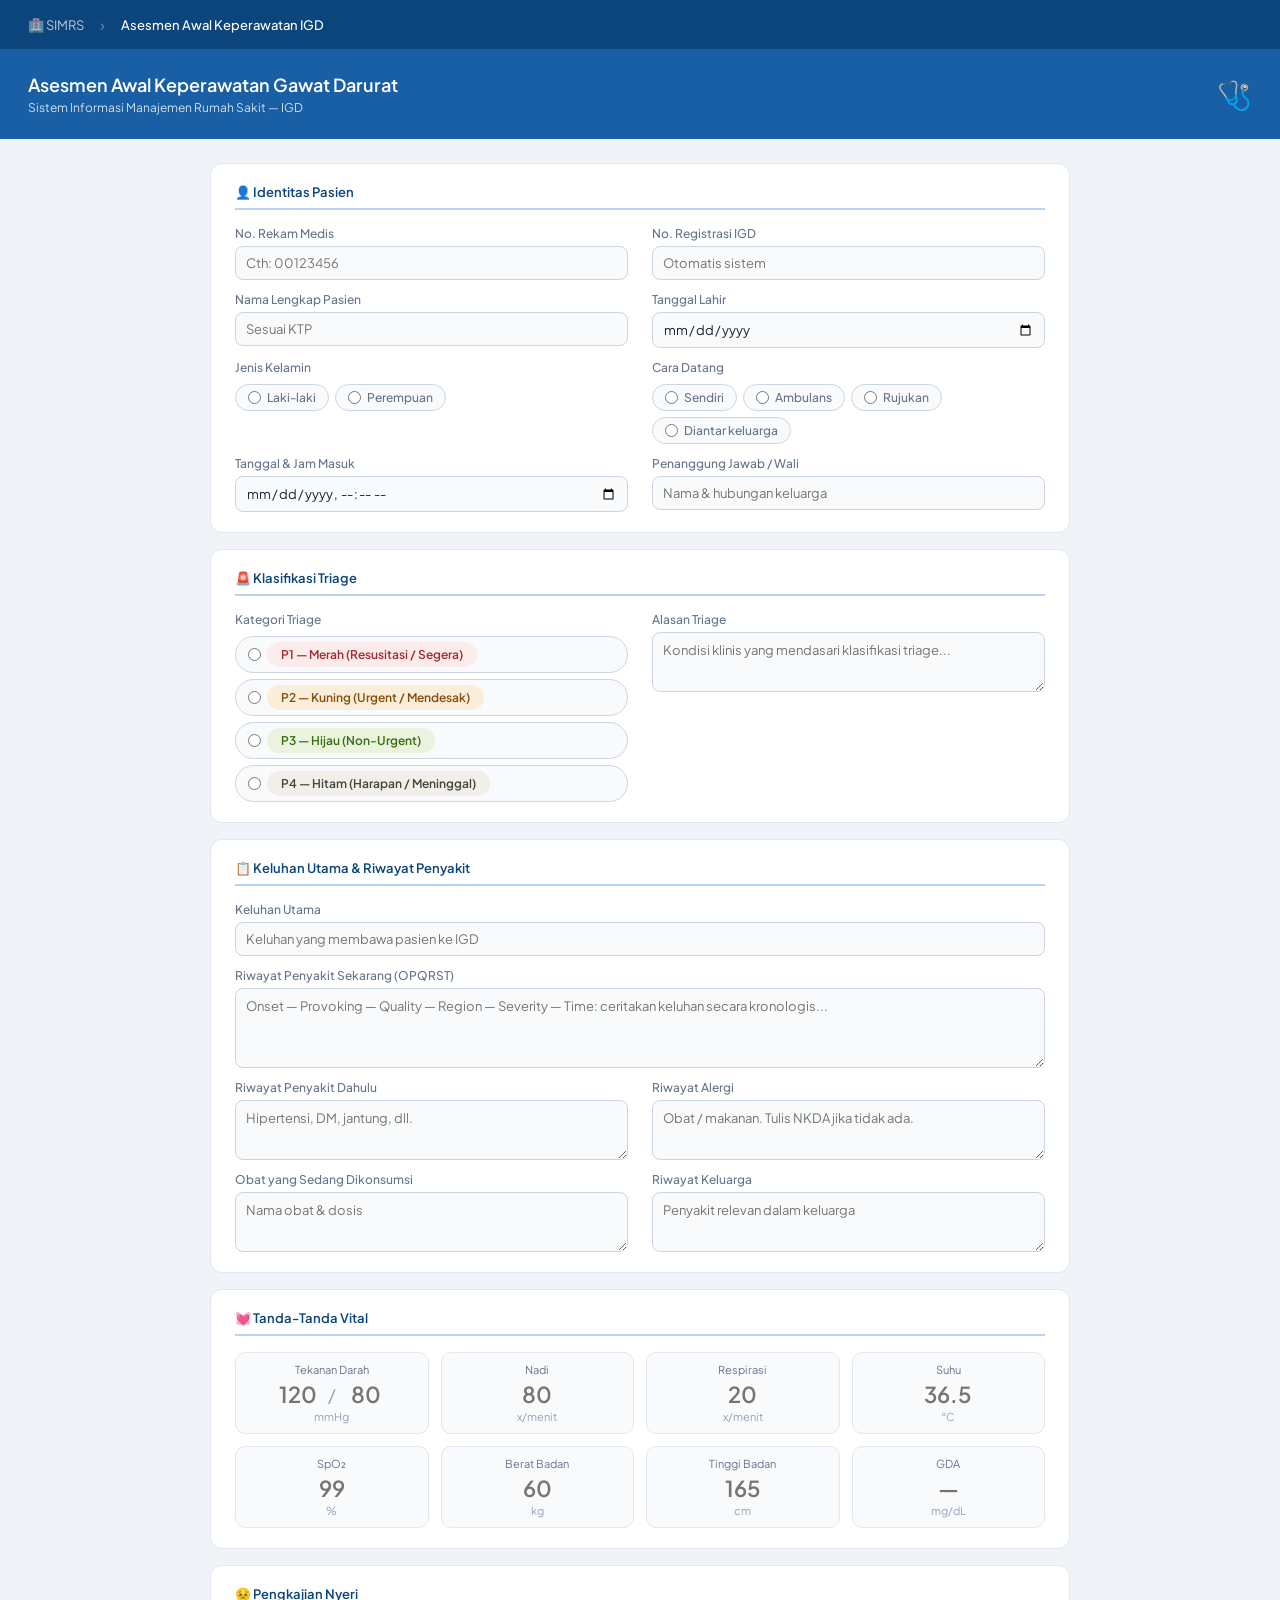
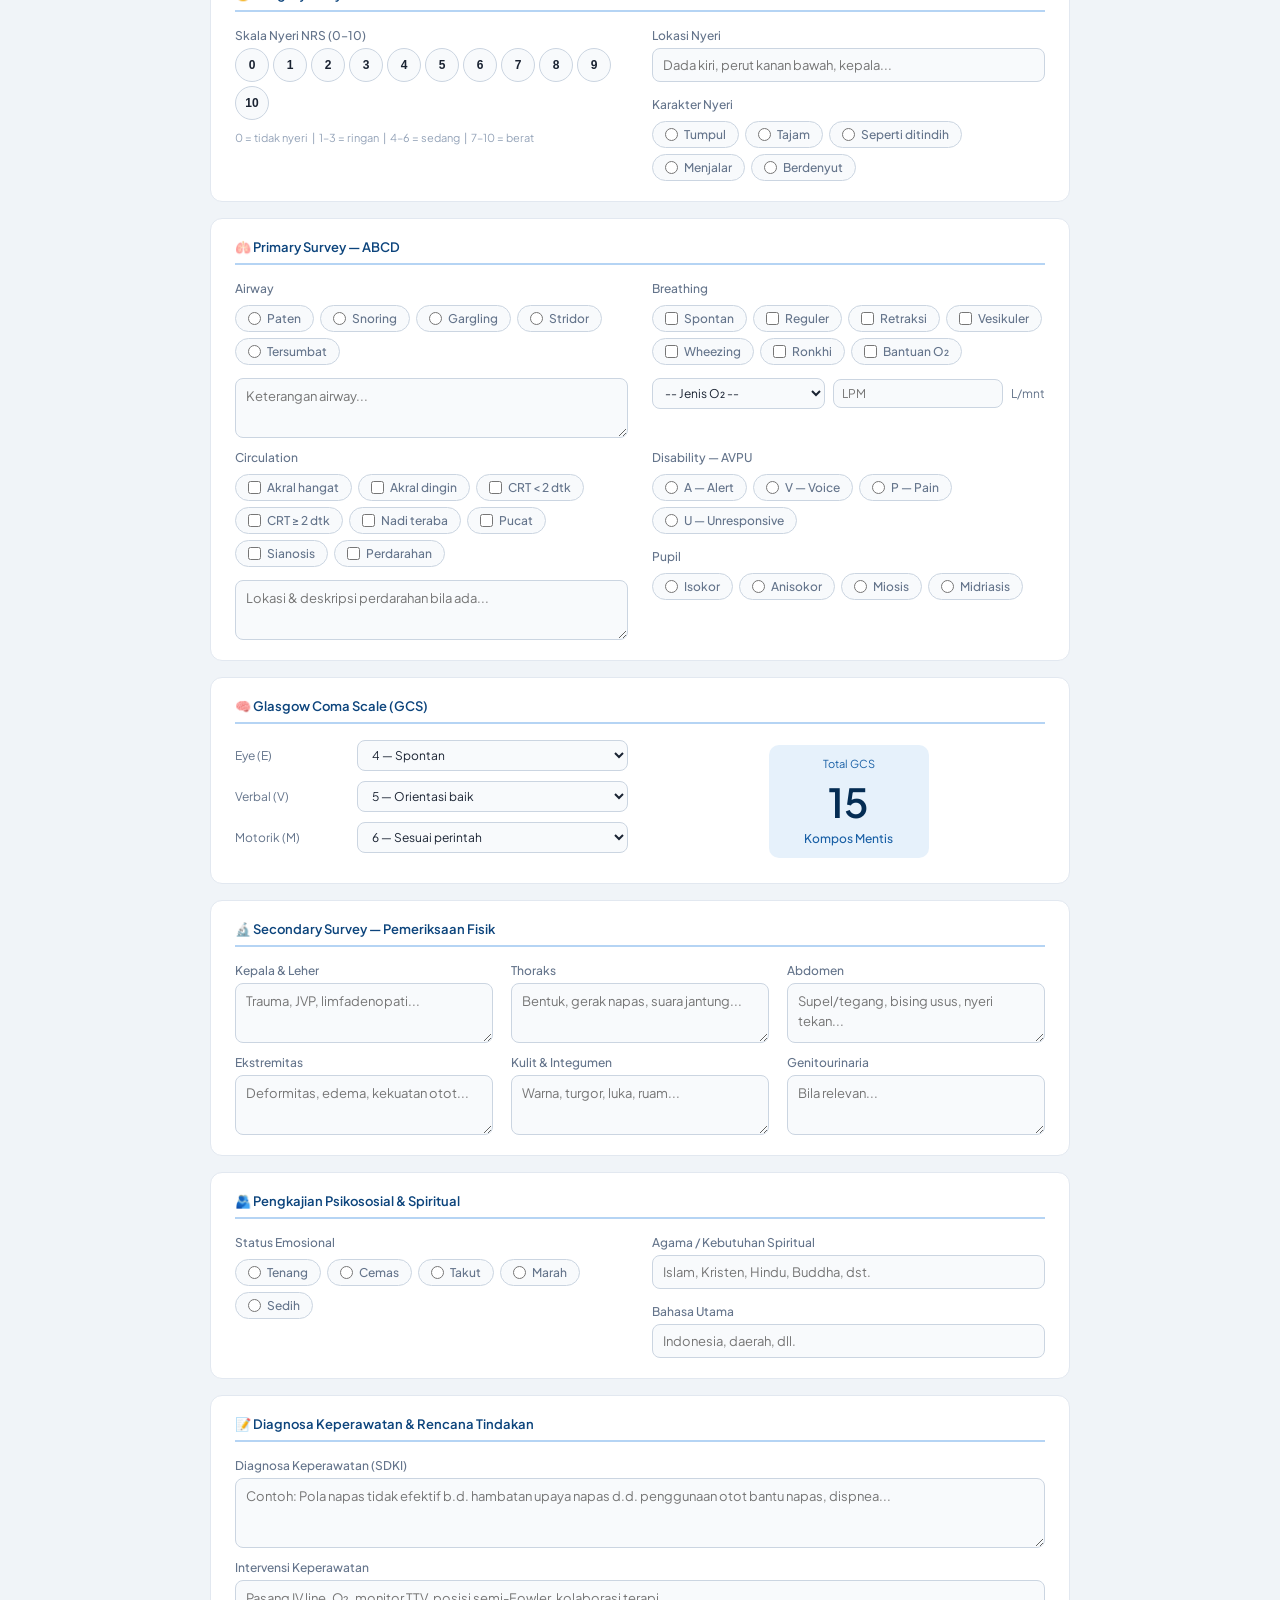
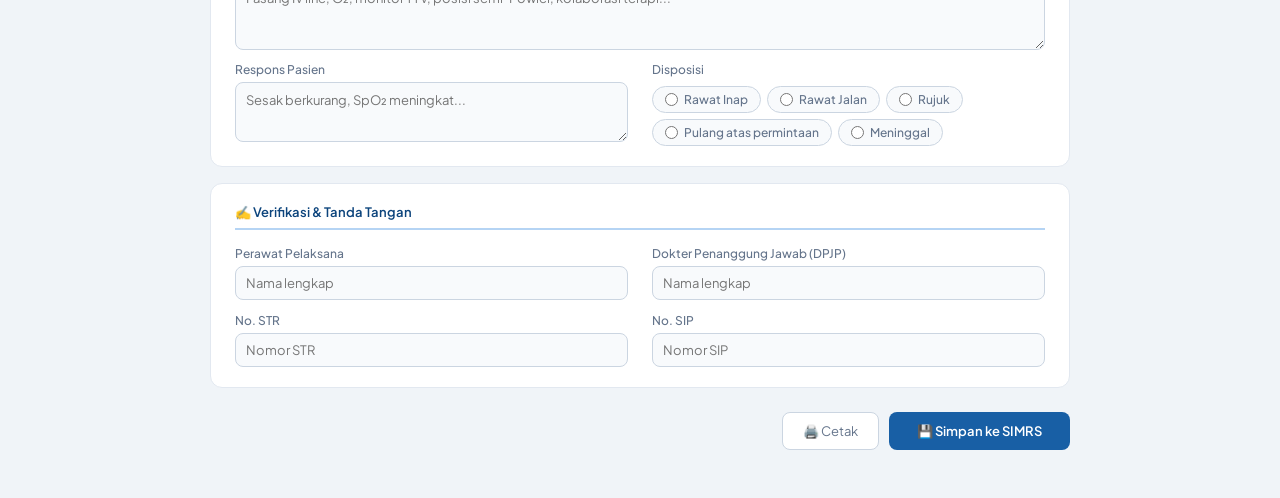
==== asesmen-igd.html @ db9a6b63 "Add files via upload" ====
<!DOCTYPE html>
<html lang="id">
<head>
<meta charset="UTF-8"/>
<meta name="viewport" content="width=device-width,initial-scale=1.0"/>
<title>Asesmen Awal Keperawatan IGD — SIMRS</title>
<link href="https://fonts.googleapis.com/css2?family=Plus+Jakarta+Sans:wght@400;500;600&display=swap" rel="stylesheet"/>
<link rel="stylesheet" href="style.css"/>
</head>
<body>

<div class="top-bar">
  <a href="index.html">🏥 SIMRS</a>
  <span class="sep">›</span>
  <span class="current">Asesmen Awal Keperawatan IGD</span>
</div>

<div class="form-header">
  <div>
    <h1>Asesmen Awal Keperawatan Gawat Darurat</h1>
    <p>Sistem Informasi Manajemen Rumah Sakit — IGD</p>
  </div>
  <div class="hicon">🩺</div>
</div>

<div class="form-body">

  <!-- IDENTITAS -->
  <div class="sec">
    <div class="stitle">👤 Identitas Pasien</div>
    <div class="g2">
      <div class="f"><label>No. Rekam Medis</label><input type="text" placeholder="Cth: 00123456"/></div>
      <div class="f"><label>No. Registrasi IGD</label><input type="text" placeholder="Otomatis sistem"/></div>
      <div class="f"><label>Nama Lengkap Pasien</label><input type="text" placeholder="Sesuai KTP"/></div>
      <div class="f"><label>Tanggal Lahir</label><input type="date"/></div>
      <div class="f"><label>Jenis Kelamin</label>
        <div class="rg">
          <label><input type="radio" name="jk"/><span>Laki-laki</span></label>
          <label><input type="radio" name="jk"/><span>Perempuan</span></label>
        </div>
      </div>
      <div class="f"><label>Cara Datang</label>
        <div class="rg">
          <label><input type="radio" name="cara"/><span>Sendiri</span></label>
          <label><input type="radio" name="cara"/><span>Ambulans</span></label>
          <label><input type="radio" name="cara"/><span>Rujukan</span></label>
          <label><input type="radio" name="cara"/><span>Diantar keluarga</span></label>
        </div>
      </div>
      <div class="f"><label>Tanggal & Jam Masuk</label><input type="datetime-local"/></div>
      <div class="f"><label>Penanggung Jawab / Wali</label><input type="text" placeholder="Nama & hubungan keluarga"/></div>
    </div>
  </div>

  <!-- TRIAGE -->
  <div class="sec">
    <div class="stitle">🚨 Klasifikasi Triage</div>
    <div class="g2">
      <div class="f"><label>Kategori Triage</label>
        <div class="rg" style="flex-direction:column;">
          <label><input type="radio" name="triage"/><span class="triage-badge t1">P1 — Merah (Resusitasi / Segera)</span></label>
          <label><input type="radio" name="triage"/><span class="triage-badge t2">P2 — Kuning (Urgent / Mendesak)</span></label>
          <label><input type="radio" name="triage"/><span class="triage-badge t3">P3 — Hijau (Non-Urgent)</span></label>
          <label><input type="radio" name="triage"/><span class="triage-badge t4">P4 — Hitam (Harapan / Meninggal)</span></label>
        </div>
      </div>
      <div class="f"><label>Alasan Triage</label><textarea placeholder="Kondisi klinis yang mendasari klasifikasi triage..."></textarea></div>
    </div>
  </div>

  <!-- KELUHAN & RIWAYAT -->
  <div class="sec">
    <div class="stitle">📋 Keluhan Utama & Riwayat Penyakit</div>
    <div class="g2">
      <div class="f full"><label>Keluhan Utama</label><input type="text" placeholder="Keluhan yang membawa pasien ke IGD"/></div>
      <div class="f full"><label>Riwayat Penyakit Sekarang (OPQRST)</label><textarea style="min-height:80px;" placeholder="Onset — Provoking — Quality — Region — Severity — Time: ceritakan keluhan secara kronologis..."></textarea></div>
      <div class="f"><label>Riwayat Penyakit Dahulu</label><textarea placeholder="Hipertensi, DM, jantung, dll."></textarea></div>
      <div class="f"><label>Riwayat Alergi</label><textarea placeholder="Obat / makanan. Tulis NKDA jika tidak ada."></textarea></div>
      <div class="f"><label>Obat yang Sedang Dikonsumsi</label><textarea placeholder="Nama obat & dosis"></textarea></div>
      <div class="f"><label>Riwayat Keluarga</label><textarea placeholder="Penyakit relevan dalam keluarga"></textarea></div>
    </div>
  </div>

  <!-- TANDA VITAL -->
  <div class="sec">
    <div class="stitle">💓 Tanda-Tanda Vital</div>
    <div class="g4">
      <div class="vital-box">
        <div class="v-label">Tekanan Darah</div>
        <div style="display:flex;align-items:center;justify-content:center;gap:4px;">
          <input class="v-input" type="text" placeholder="120" style="width:52px;"/>
          <span style="font-size:18px;color:#94a3b8;">/</span>
          <input class="v-input" type="text" placeholder="80" style="width:52px;"/>
        </div>
        <div class="v-unit">mmHg</div>
      </div>
      <div class="vital-box">
        <div class="v-label">Nadi</div>
        <input class="v-input" type="text" placeholder="80"/>
        <div class="v-unit">x/menit</div>
      </div>
      <div class="vital-box">
        <div class="v-label">Respirasi</div>
        <input class="v-input" type="text" placeholder="20"/>
        <div class="v-unit">x/menit</div>
      </div>
      <div class="vital-box">
        <div class="v-label">Suhu</div>
        <input class="v-input" type="text" placeholder="36.5"/>
        <div class="v-unit">°C</div>
      </div>
      <div class="vital-box">
        <div class="v-label">SpO₂</div>
        <input class="v-input" type="text" placeholder="99"/>
        <div class="v-unit">%</div>
      </div>
      <div class="vital-box">
        <div class="v-label">Berat Badan</div>
        <input class="v-input" type="text" placeholder="60"/>
        <div class="v-unit">kg</div>
      </div>
      <div class="vital-box">
        <div class="v-label">Tinggi Badan</div>
        <input class="v-input" type="text" placeholder="165"/>
        <div class="v-unit">cm</div>
      </div>
      <div class="vital-box">
        <div class="v-label">GDA</div>
        <input class="v-input" type="text" placeholder="—"/>
        <div class="v-unit">mg/dL</div>
      </div>
    </div>
  </div>

  <!-- NYERI -->
  <div class="sec">
    <div class="stitle">😣 Pengkajian Nyeri</div>
    <div class="g2">
      <div class="f">
        <label>Skala Nyeri NRS (0–10)</label>
        <div class="pain-scale" id="painScale"></div>
        <div style="font-size:11px;color:#94a3b8;margin-top:6px;">0 = tidak nyeri &nbsp;|&nbsp; 1–3 = ringan &nbsp;|&nbsp; 4–6 = sedang &nbsp;|&nbsp; 7–10 = berat</div>
      </div>
      <div class="f">
        <label>Lokasi Nyeri</label><input type="text" placeholder="Dada kiri, perut kanan bawah, kepala..."/>
        <label style="margin-top:10px;">Karakter Nyeri</label>
        <div class="rg">
          <label><input type="radio" name="nyerikar"/><span>Tumpul</span></label>
          <label><input type="radio" name="nyerikar"/><span>Tajam</span></label>
          <label><input type="radio" name="nyerikar"/><span>Seperti ditindih</span></label>
          <label><input type="radio" name="nyerikar"/><span>Menjalar</span></label>
          <label><input type="radio" name="nyerikar"/><span>Berdenyut</span></label>
        </div>
      </div>
    </div>
  </div>

  <!-- PRIMARY SURVEY -->
  <div class="sec">
    <div class="stitle">🫁 Primary Survey — ABCD</div>
    <div class="g2">
      <div class="f">
        <label>Airway</label>
        <div class="rg">
          <label><input type="radio" name="aw"/><span>Paten</span></label>
          <label><input type="radio" name="aw"/><span>Snoring</span></label>
          <label><input type="radio" name="aw"/><span>Gargling</span></label>
          <label><input type="radio" name="aw"/><span>Stridor</span></label>
          <label><input type="radio" name="aw"/><span>Tersumbat</span></label>
        </div>
        <textarea style="margin-top:8px;" placeholder="Keterangan airway..."></textarea>
      </div>
      <div class="f">
        <label>Breathing</label>
        <div class="rg">
          <label><input type="checkbox"/><span>Spontan</span></label>
          <label><input type="checkbox"/><span>Reguler</span></label>
          <label><input type="checkbox"/><span>Retraksi</span></label>
          <label><input type="checkbox"/><span>Vesikuler</span></label>
          <label><input type="checkbox"/><span>Wheezing</span></label>
          <label><input type="checkbox"/><span>Ronkhi</span></label>
          <label><input type="checkbox"/><span>Bantuan O₂</span></label>
        </div>
        <div style="display:flex;gap:8px;margin-top:8px;align-items:center;">
          <select style="flex:2;font-size:12px;padding:6px 8px;border-radius:8px;border:1px solid #cbd5e1;background:#f8fafc;color:#1a2332;">
            <option>-- Jenis O₂ --</option>
            <option>Nasal kanul</option><option>Simple mask</option>
            <option>NRM</option><option>Ventilator</option>
          </select>
          <input type="text" placeholder="LPM" style="flex:1;font-size:12px;padding:6px 8px;border-radius:8px;border:1px solid #cbd5e1;background:#f8fafc;color:#1a2332;outline:none;"/>
          <span style="font-size:12px;color:#64748b;">L/mnt</span>
        </div>
      </div>
      <div class="f">
        <label>Circulation</label>
        <div class="rg">
          <label><input type="checkbox"/><span>Akral hangat</span></label>
          <label><input type="checkbox"/><span>Akral dingin</span></label>
          <label><input type="checkbox"/><span>CRT &lt; 2 dtk</span></label>
          <label><input type="checkbox"/><span>CRT ≥ 2 dtk</span></label>
          <label><input type="checkbox"/><span>Nadi teraba</span></label>
          <label><input type="checkbox"/><span>Pucat</span></label>
          <label><input type="checkbox"/><span>Sianosis</span></label>
          <label><input type="checkbox"/><span>Perdarahan</span></label>
        </div>
        <textarea style="margin-top:8px;" placeholder="Lokasi & deskripsi perdarahan bila ada..."></textarea>
      </div>
      <div class="f">
        <label>Disability — AVPU</label>
        <div class="rg">
          <label><input type="radio" name="avpu"/><span>A — Alert</span></label>
          <label><input type="radio" name="avpu"/><span>V — Voice</span></label>
          <label><input type="radio" name="avpu"/><span>P — Pain</span></label>
          <label><input type="radio" name="avpu"/><span>U — Unresponsive</span></label>
        </div>
        <label style="margin-top:10px;">Pupil</label>
        <div class="rg">
          <label><input type="radio" name="pupil"/><span>Isokor</span></label>
          <label><input type="radio" name="pupil"/><span>Anisokor</span></label>
          <label><input type="radio" name="pupil"/><span>Miosis</span></label>
          <label><input type="radio" name="pupil"/><span>Midriasis</span></label>
        </div>
      </div>
    </div>
  </div>

  <!-- GCS -->
  <div class="sec">
    <div class="stitle">🧠 Glasgow Coma Scale (GCS)</div>
    <div class="g2">
      <div>
        <div class="gcs-row"><label>Eye (E)</label>
          <select id="gcsE" onchange="hitungGCS()">
            <option value="4">4 — Spontan</option><option value="3">3 — Terhadap suara</option>
            <option value="2">2 — Terhadap nyeri</option><option value="1">1 — Tidak ada</option>
          </select>
        </div>
        <div class="gcs-row"><label>Verbal (V)</label>
          <select id="gcsV" onchange="hitungGCS()">
            <option value="5">5 — Orientasi baik</option><option value="4">4 — Bingung</option>
            <option value="3">3 — Kata tidak tepat</option><option value="2">2 — Suara tidak bermakna</option>
            <option value="1">1 — Tidak ada</option>
          </select>
        </div>
        <div class="gcs-row"><label>Motorik (M)</label>
          <select id="gcsM" onchange="hitungGCS()">
            <option value="6">6 — Sesuai perintah</option><option value="5">5 — Melokalisasi nyeri</option>
            <option value="4">4 — Menarik dari nyeri</option><option value="3">3 — Fleksi abnormal</option>
            <option value="2">2 — Ekstensi abnormal</option><option value="1">1 — Tidak ada</option>
          </select>
        </div>
      </div>
      <div style="display:flex;align-items:center;justify-content:center;">
        <div class="gcs-total" style="width:160px;">
          <div style="font-size:11px;color:#185FA5;margin-bottom:6px;">Total GCS</div>
          <div style="font-size:40px;font-weight:600;" id="gcsTotal">15</div>
          <div style="font-size:12px;color:#185FA5;margin-top:4px;font-weight:500;" id="gcsKat">Kompos Mentis</div>
        </div>
      </div>
    </div>
  </div>

  <!-- SECONDARY SURVEY -->
  <div class="sec">
    <div class="stitle">🔬 Secondary Survey — Pemeriksaan Fisik</div>
    <div class="g3">
      <div class="f"><label>Kepala & Leher</label><textarea placeholder="Trauma, JVP, limfadenopati..."></textarea></div>
      <div class="f"><label>Thoraks</label><textarea placeholder="Bentuk, gerak napas, suara jantung..."></textarea></div>
      <div class="f"><label>Abdomen</label><textarea placeholder="Supel/tegang, bising usus, nyeri tekan..."></textarea></div>
      <div class="f"><label>Ekstremitas</label><textarea placeholder="Deformitas, edema, kekuatan otot..."></textarea></div>
      <div class="f"><label>Kulit & Integumen</label><textarea placeholder="Warna, turgor, luka, ruam..."></textarea></div>
      <div class="f"><label>Genitourinaria</label><textarea placeholder="Bila relevan..."></textarea></div>
    </div>
  </div>

  <!-- PSIKOSOSIAL -->
  <div class="sec">
    <div class="stitle">🫂 Pengkajian Psikososial & Spiritual</div>
    <div class="g2">
      <div class="f"><label>Status Emosional</label>
        <div class="rg">
          <label><input type="radio" name="emosi"/><span>Tenang</span></label>
          <label><input type="radio" name="emosi"/><span>Cemas</span></label>
          <label><input type="radio" name="emosi"/><span>Takut</span></label>
          <label><input type="radio" name="emosi"/><span>Marah</span></label>
          <label><input type="radio" name="emosi"/><span>Sedih</span></label>
        </div>
      </div>
      <div class="f">
        <label>Agama / Kebutuhan Spiritual</label><input type="text" placeholder="Islam, Kristen, Hindu, Buddha, dst."/>
        <label style="margin-top:10px;">Bahasa Utama</label><input type="text" placeholder="Indonesia, daerah, dll."/>
      </div>
    </div>
  </div>

  <!-- DIAGNOSA & RENCANA -->
  <div class="sec">
    <div class="stitle">📝 Diagnosa Keperawatan & Rencana Tindakan</div>
    <div class="g2">
      <div class="f full"><label>Diagnosa Keperawatan (SDKI)</label><textarea style="min-height:70px;" placeholder="Contoh: Pola napas tidak efektif b.d. hambatan upaya napas d.d. penggunaan otot bantu napas, dispnea..."></textarea></div>
      <div class="f full"><label>Intervensi Keperawatan</label><textarea style="min-height:70px;" placeholder="Pasang IV line, O₂, monitor TTV, posisi semi-Fowler, kolaborasi terapi..."></textarea></div>
      <div class="f"><label>Respons Pasien</label><textarea placeholder="Sesak berkurang, SpO₂ meningkat..."></textarea></div>
      <div class="f"><label>Disposisi</label>
        <div class="rg">
          <label><input type="radio" name="dispo"/><span>Rawat Inap</span></label>
          <label><input type="radio" name="dispo"/><span>Rawat Jalan</span></label>
          <label><input type="radio" name="dispo"/><span>Rujuk</span></label>
          <label><input type="radio" name="dispo"/><span>Pulang atas permintaan</span></label>
          <label><input type="radio" name="dispo"/><span>Meninggal</span></label>
        </div>
      </div>
    </div>
  </div>

  <!-- TTD -->
  <div class="sec">
    <div class="stitle">✍️ Verifikasi & Tanda Tangan</div>
    <div class="g2">
      <div class="f"><label>Perawat Pelaksana</label><input type="text" placeholder="Nama lengkap"/><label style="margin-top:8px;">No. STR</label><input type="text" placeholder="Nomor STR"/></div>
      <div class="f"><label>Dokter Penanggung Jawab (DPJP)</label><input type="text" placeholder="Nama lengkap"/><label style="margin-top:8px;">No. SIP</label><input type="text" placeholder="Nomor SIP"/></div>
    </div>
  </div>

  <div class="btn-bar">
    <button class="btn-secondary" onclick="window.print()">🖨️ Cetak</button>
    <button class="btn-primary">💾 Simpan ke SIMRS</button>
  </div>

</div>

<script>
const ps=document.getElementById('painScale');
for(let i=0;i<=10;i++){
  const b=document.createElement('button');
  b.type='button';b.textContent=i;b.className='pain-btn';
  b.onclick=()=>{
    document.querySelectorAll('.pain-btn').forEach(x=>x.className='pain-btn');
    b.className='pain-btn '+(i===0?'pain-0':i<=3?'pain-mild':i<=6?'pain-mod':'pain-sev');
  };
  ps.appendChild(b);
}
function hitungGCS(){
  const t=+document.getElementById('gcsE').value + +document.getElementById('gcsV').value + +document.getElementById('gcsM').value;
  document.getElementById('gcsTotal').textContent=t;
  document.getElementById('gcsKat').textContent=t>=14?'Kompos Mentis':t>=12?'Apatis':t>=10?'Somnolen':t>=7?'Stupor':'Koma';
}
</script>
</body>
</html>
---- style.css ----
/* SIMRS Asuhan Keperawatan — shared styles */
*{box-sizing:border-box;margin:0;padding:0;}
body{font-family:'Plus Jakarta Sans',sans-serif;background:#f0f4f8;color:#1a2332;min-height:100vh;}
a{color:#185FA5;}

/* Header */
.top-bar{background:#0C447C;color:#fff;padding:14px 28px;display:flex;align-items:center;gap:16px;}
.top-bar a{color:rgba(255,255,255,.7);font-size:13px;text-decoration:none;}
.top-bar a:hover{color:#fff;}
.top-bar .sep{opacity:.4;}
.top-bar .current{color:#fff;font-weight:500;font-size:13px;}

.form-header{background:#185FA5;color:#fff;padding:24px 28px;display:flex;justify-content:space-between;align-items:center;}
.form-header h1{font-size:18px;font-weight:600;margin-bottom:4px;}
.form-header p{font-size:12px;opacity:.8;}
.form-header .hicon{font-size:28px;opacity:.9;}

/* Layout */
.form-body{max-width:900px;margin:0 auto;padding:24px 20px 48px;}

/* Section card */
.sec{background:#fff;border-radius:12px;border:1px solid #e2e8f0;padding:20px 24px;margin-bottom:16px;}
.stitle{font-size:13px;font-weight:600;color:#0C447C;border-bottom:2px solid #B5D4F4;padding-bottom:8px;margin-bottom:16px;display:flex;align-items:center;gap:8px;}

/* Grid layouts */
.g2{display:grid;grid-template-columns:1fr 1fr;gap:12px 24px;}
.g3{display:grid;grid-template-columns:1fr 1fr 1fr;gap:12px 18px;}
.g4{display:grid;grid-template-columns:repeat(4,1fr);gap:12px;}
.full{grid-column:1/-1;}
@media(max-width:600px){.g2,.g3,.g4{grid-template-columns:1fr;}}

/* Field */
.f{display:flex;flex-direction:column;gap:5px;}
.f label{font-size:12px;color:#64748b;font-weight:500;}
.f input,.f select,.f textarea{
  font-size:13px;padding:8px 10px;
  border-radius:8px;border:1px solid #cbd5e1;
  background:#f8fafc;color:#1a2332;outline:none;
  font-family:'Plus Jakarta Sans',sans-serif;
  transition:border-color .15s,box-shadow .15s;
}
.f textarea{resize:vertical;min-height:60px;line-height:1.5;}
.f input:focus,.f select:focus,.f textarea:focus{
  border-color:#378ADD;box-shadow:0 0 0 3px rgba(55,138,221,.15);background:#fff;
}
.f input[readonly]{background:#f1f5f9;color:#64748b;cursor:default;}

/* Radio / checkbox groups */
.rg{display:flex;flex-wrap:wrap;gap:6px;margin-top:4px;}
.rg label{
  display:flex;align-items:center;gap:6px;font-size:12px;cursor:pointer;
  padding:5px 12px;border:1px solid #cbd5e1;border-radius:20px;
  background:#f8fafc;transition:all .15s;user-select:none;
}
.rg label:hover{border-color:#185FA5;background:#EBF4FF;}
.rg input{accent-color:#185FA5;}

/* Score rows */
.score-row{display:flex;align-items:center;gap:12px;padding:10px 0;border-bottom:1px solid #f1f5f9;}
.score-row:last-child{border:none;}
.score-lbl{font-size:12px;color:#64748b;min-width:170px;}
.score-row select{flex:1;font-size:12px;padding:6px 10px;border-radius:8px;border:1px solid #cbd5e1;background:#f8fafc;color:#1a2332;font-family:'Plus Jakarta Sans',sans-serif;}
.score-val{font-size:14px;font-weight:600;min-width:30px;text-align:right;color:#185FA5;}

/* Result boxes */
.result-box{border-radius:10px;padding:14px 20px;text-align:center;margin-top:14px;}
.result-low{background:#EAF3DE;color:#27500A;}
.result-med{background:#FAEEDA;color:#633806;}
.result-high{background:#FCEBEB;color:#791F1F;}
.r-label{font-size:11px;margin-bottom:4px;opacity:.8;}
.r-score{font-size:32px;font-weight:600;}
.r-cat{font-size:12px;margin-top:4px;font-weight:500;}

/* Triage badges */
.triage-badge{display:inline-flex;align-items:center;gap:6px;padding:5px 14px;border-radius:20px;font-size:12px;font-weight:600;}
.t1{background:#FCEBEB;color:#A32D2D;}
.t2{background:#FAEEDA;color:#854F0B;}
.t3{background:#EAF3DE;color:#3B6D11;}
.t4{background:#F1EFE8;color:#444441;}

/* Vital signs box */
.vital-box{background:#f8fafc;border:1px solid #e2e8f0;border-radius:10px;padding:10px 14px;text-align:center;}
.v-label{font-size:11px;color:#64748b;margin-bottom:4px;}
.v-input{font-size:22px;font-weight:600;width:100%;border:none;background:transparent;text-align:center;color:#0C447C;outline:none;font-family:'Plus Jakarta Sans',sans-serif;}
.v-unit{font-size:11px;color:#94a3b8;margin-top:2px;}

/* Pain scale */
.pain-scale{display:flex;gap:4px;flex-wrap:wrap;}
.pain-btn{width:34px;height:34px;border-radius:50%;border:1px solid #cbd5e1;background:#f8fafc;cursor:pointer;font-size:12px;font-weight:600;transition:all .15s;color:#1a2332;}
.pain-btn:hover{border-color:#185FA5;}
.pain-0{background:#EAF3DE;color:#27500A;border-color:#3B6D11;}
.pain-mild{background:#C0DD97;color:#27500A;border-color:#639922;}
.pain-mod{background:#FAEEDA;color:#633806;border-color:#BA7517;}
.pain-sev{background:#F09595;color:#791F1F;border-color:#E24B4A;}

/* GCS */
.gcs-row{display:flex;align-items:center;gap:12px;margin-bottom:10px;}
.gcs-row label{font-size:12px;color:#64748b;min-width:110px;}
.gcs-row select{flex:1;font-size:12px;padding:6px 10px;border-radius:8px;border:1px solid #cbd5e1;background:#f8fafc;color:#1a2332;font-family:'Plus Jakarta Sans',sans-serif;}
.gcs-total{background:#E6F1FB;color:#042C53;border-radius:10px;padding:12px 20px;text-align:center;}

/* AIS table */
.ais-row{display:grid;grid-template-columns:2fr 2fr 1fr;gap:8px;align-items:center;padding:8px 0;border-bottom:1px solid #f1f5f9;font-size:12px;}
.ais-row:last-child{border:none;}
.ais-hdr{font-size:11px;font-weight:600;color:#64748b;}

/* Nutrition question */
.nut-q{background:#f8fafc;border-radius:10px;padding:12px 16px;margin-bottom:10px;border:1px solid #e2e8f0;}
.nut-q .q-text{font-size:13px;font-weight:500;margin-bottom:8px;color:#1a2332;}

/* Discharge checklist */
.dc-check{display:flex;align-items:flex-start;gap:10px;padding:10px 12px;border:1px solid #e2e8f0;border-radius:8px;cursor:pointer;font-size:12px;line-height:1.5;transition:border-color .15s;}
.dc-check:hover{border-color:#185FA5;}
.dc-check input{accent-color:#185FA5;margin-top:2px;flex-shrink:0;}

/* Buttons */
.btn-bar{display:flex;gap:10px;justify-content:flex-end;padding-top:8px;}
.btn-primary{background:#185FA5;color:#fff;border:none;border-radius:8px;padding:10px 28px;font-size:13px;font-weight:600;cursor:pointer;font-family:'Plus Jakarta Sans',sans-serif;transition:background .15s;}
.btn-primary:hover{background:#0C447C;}
.btn-secondary{background:#fff;color:#64748b;border:1px solid #cbd5e1;border-radius:8px;padding:10px 20px;font-size:13px;cursor:pointer;font-family:'Plus Jakarta Sans',sans-serif;transition:all .15s;}
.btn-secondary:hover{border-color:#185FA5;color:#185FA5;}
.btn-add{background:#fff;color:#185FA5;border:1px dashed #185FA5;border-radius:8px;padding:7px 16px;font-size:12px;cursor:pointer;font-family:'Plus Jakarta Sans',sans-serif;margin-top:6px;}

/* Print */
@media print{
  .top-bar,.btn-bar,.btn-add{display:none!important;}
  body{background:#fff;}
  .sec{border:1px solid #ddd;break-inside:avoid;}
  .form-header{background:#0C447C!important;-webkit-print-color-adjust:exact;print-color-adjust:exact;}
}
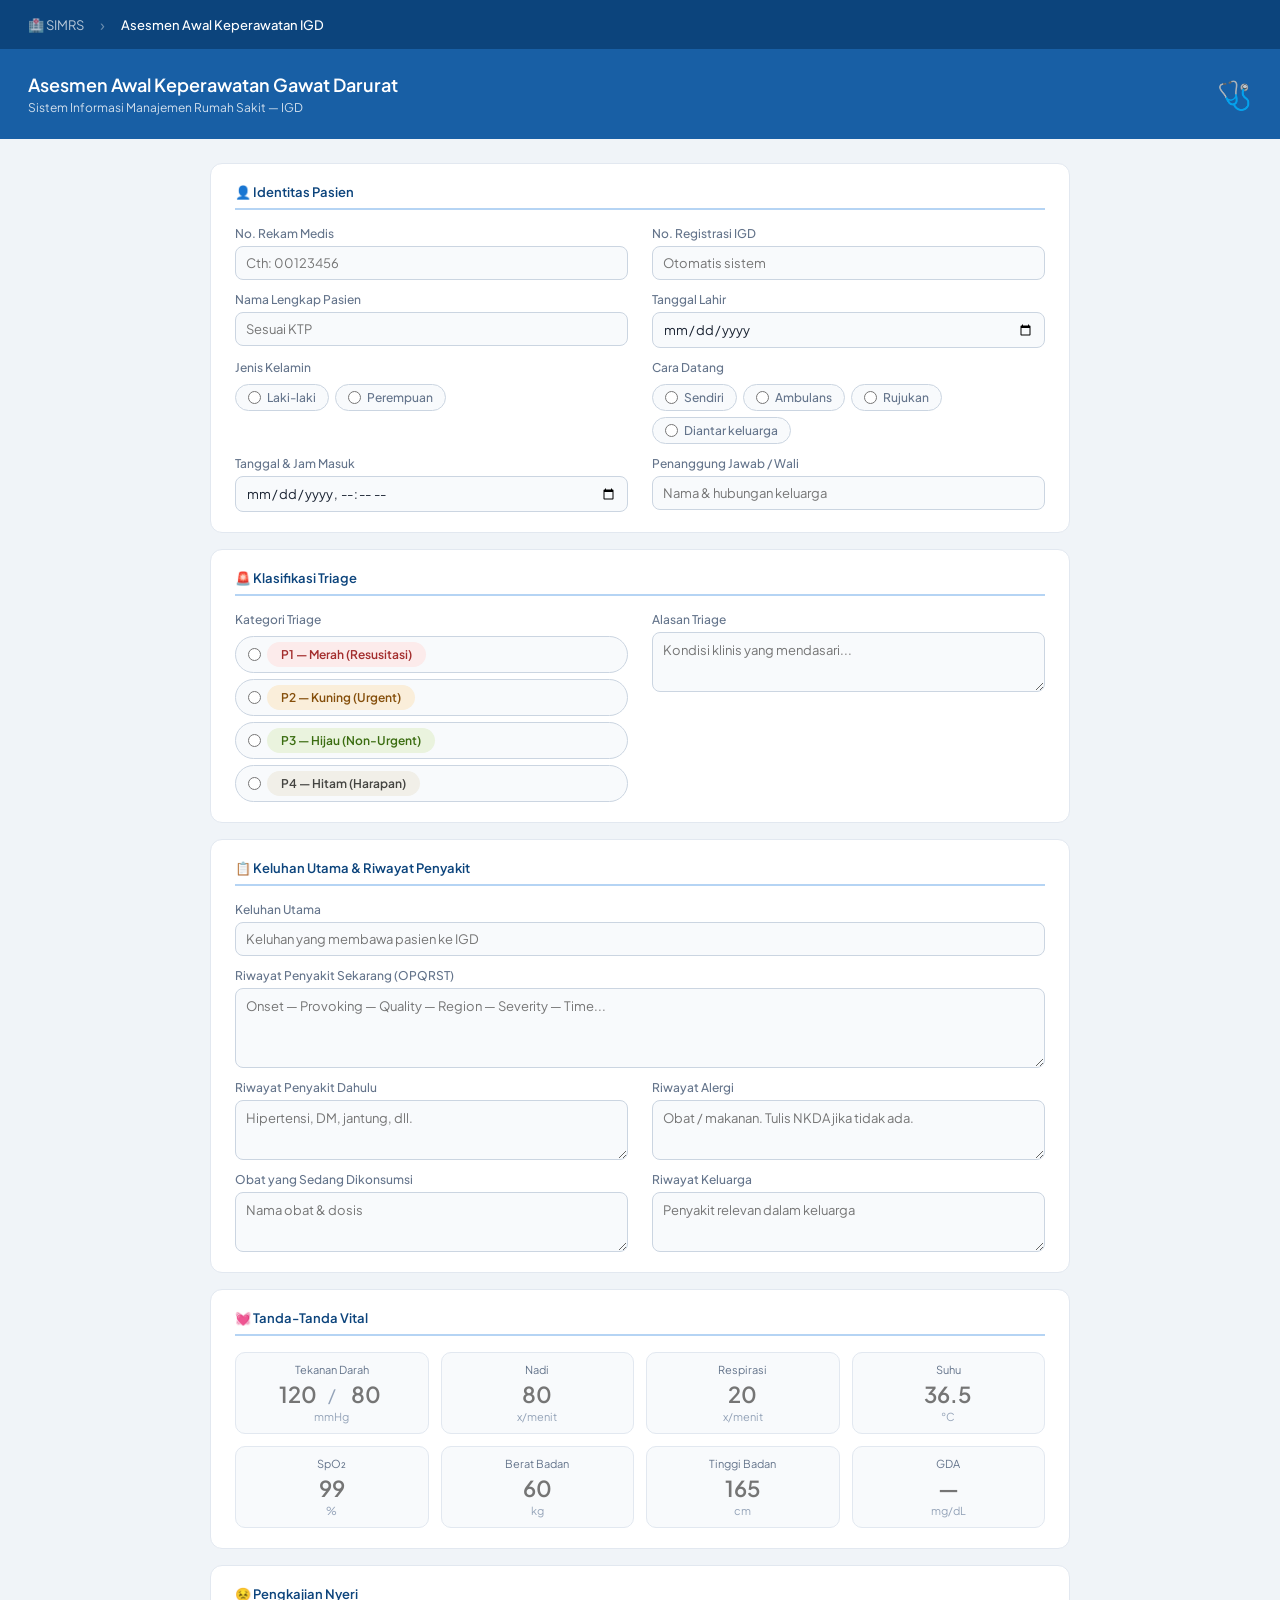
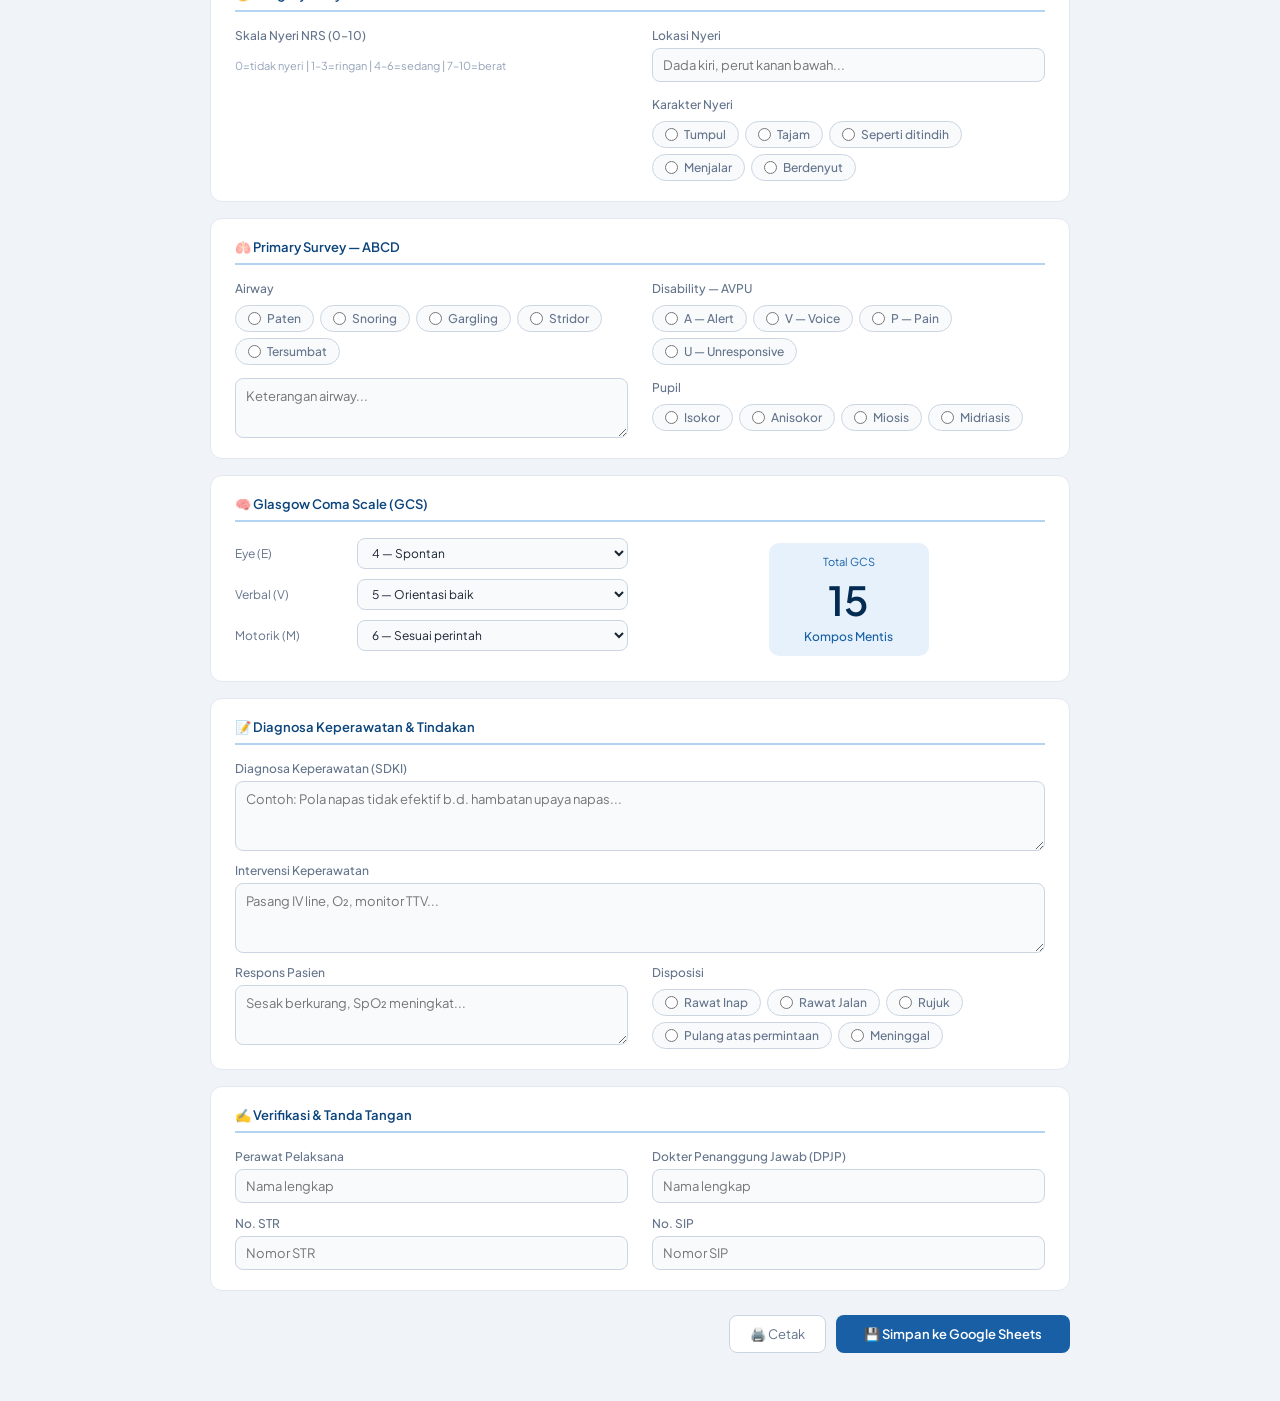
==== commit e6cbefec: "Update URL Apps Script" ====
--- a/asesmen-igd.html
+++ b/asesmen-igd.html
@@ -6,233 +6,164 @@
 <title>Asesmen Awal Keperawatan IGD — SIMRS</title>
 <link href="https://fonts.googleapis.com/css2?family=Plus+Jakarta+Sans:wght@400;500;600&display=swap" rel="stylesheet"/>
 <link rel="stylesheet" href="style.css"/>
+<style>
+.toast{position:fixed;bottom:24px;right:24px;padding:12px 20px;border-radius:10px;font-size:13px;font-weight:500;z-index:999;display:none;box-shadow:0 4px 12px rgba(0,0,0,.15);}
+.toast.success{background:#EAF3DE;color:#27500A;border:1px solid #86C442;}
+.toast.error{background:#FCEBEB;color:#791F1F;border:1px solid #E24B4A;}
+.toast.loading{background:#E6F1FB;color:#0C447C;border:1px solid #378ADD;}
+.btn-primary:disabled{background:#94a3b8;cursor:not-allowed;}
+</style>
 </head>
 <body>
-
 <div class="top-bar">
   <a href="index.html">🏥 SIMRS</a>
   <span class="sep">›</span>
   <span class="current">Asesmen Awal Keperawatan IGD</span>
 </div>
-
 <div class="form-header">
-  <div>
-    <h1>Asesmen Awal Keperawatan Gawat Darurat</h1>
-    <p>Sistem Informasi Manajemen Rumah Sakit — IGD</p>
-  </div>
+  <div><h1>Asesmen Awal Keperawatan Gawat Darurat</h1><p>Sistem Informasi Manajemen Rumah Sakit — IGD</p></div>
   <div class="hicon">🩺</div>
 </div>
-
 <div class="form-body">
-
-  <!-- IDENTITAS -->
   <div class="sec">
     <div class="stitle">👤 Identitas Pasien</div>
     <div class="g2">
-      <div class="f"><label>No. Rekam Medis</label><input type="text" placeholder="Cth: 00123456"/></div>
-      <div class="f"><label>No. Registrasi IGD</label><input type="text" placeholder="Otomatis sistem"/></div>
-      <div class="f"><label>Nama Lengkap Pasien</label><input type="text" placeholder="Sesuai KTP"/></div>
-      <div class="f"><label>Tanggal Lahir</label><input type="date"/></div>
+      <div class="f"><label>No. Rekam Medis</label><input type="text" id="no_rm" placeholder="Cth: 00123456"/></div>
+      <div class="f"><label>No. Registrasi IGD</label><input type="text" id="no_reg" placeholder="Otomatis sistem"/></div>
+      <div class="f"><label>Nama Lengkap Pasien</label><input type="text" id="nama_pasien" placeholder="Sesuai KTP"/></div>
+      <div class="f"><label>Tanggal Lahir</label><input type="date" id="tgl_lahir"/></div>
       <div class="f"><label>Jenis Kelamin</label>
         <div class="rg">
-          <label><input type="radio" name="jk"/><span>Laki-laki</span></label>
-          <label><input type="radio" name="jk"/><span>Perempuan</span></label>
+          <label><input type="radio" name="jk" value="Laki-laki"/><span>Laki-laki</span></label>
+          <label><input type="radio" name="jk" value="Perempuan"/><span>Perempuan</span></label>
         </div>
       </div>
       <div class="f"><label>Cara Datang</label>
         <div class="rg">
-          <label><input type="radio" name="cara"/><span>Sendiri</span></label>
-          <label><input type="radio" name="cara"/><span>Ambulans</span></label>
-          <label><input type="radio" name="cara"/><span>Rujukan</span></label>
-          <label><input type="radio" name="cara"/><span>Diantar keluarga</span></label>
-        </div>
-      </div>
-      <div class="f"><label>Tanggal & Jam Masuk</label><input type="datetime-local"/></div>
-      <div class="f"><label>Penanggung Jawab / Wali</label><input type="text" placeholder="Nama & hubungan keluarga"/></div>
-    </div>
-  </div>
-
-  <!-- TRIAGE -->
+          <label><input type="radio" name="cara" value="Sendiri"/><span>Sendiri</span></label>
+          <label><input type="radio" name="cara" value="Ambulans"/><span>Ambulans</span></label>
+          <label><input type="radio" name="cara" value="Rujukan"/><span>Rujukan</span></label>
+          <label><input type="radio" name="cara" value="Diantar keluarga"/><span>Diantar keluarga</span></label>
+        </div>
+      </div>
+      <div class="f"><label>Tanggal &amp; Jam Masuk</label><input type="datetime-local" id="jam_masuk"/></div>
+      <div class="f"><label>Penanggung Jawab / Wali</label><input type="text" id="wali" placeholder="Nama &amp; hubungan keluarga"/></div>
+    </div>
+  </div>
+
   <div class="sec">
     <div class="stitle">🚨 Klasifikasi Triage</div>
     <div class="g2">
       <div class="f"><label>Kategori Triage</label>
         <div class="rg" style="flex-direction:column;">
-          <label><input type="radio" name="triage"/><span class="triage-badge t1">P1 — Merah (Resusitasi / Segera)</span></label>
-          <label><input type="radio" name="triage"/><span class="triage-badge t2">P2 — Kuning (Urgent / Mendesak)</span></label>
-          <label><input type="radio" name="triage"/><span class="triage-badge t3">P3 — Hijau (Non-Urgent)</span></label>
-          <label><input type="radio" name="triage"/><span class="triage-badge t4">P4 — Hitam (Harapan / Meninggal)</span></label>
-        </div>
-      </div>
-      <div class="f"><label>Alasan Triage</label><textarea placeholder="Kondisi klinis yang mendasari klasifikasi triage..."></textarea></div>
-    </div>
-  </div>
-
-  <!-- KELUHAN & RIWAYAT -->
-  <div class="sec">
-    <div class="stitle">📋 Keluhan Utama & Riwayat Penyakit</div>
-    <div class="g2">
-      <div class="f full"><label>Keluhan Utama</label><input type="text" placeholder="Keluhan yang membawa pasien ke IGD"/></div>
-      <div class="f full"><label>Riwayat Penyakit Sekarang (OPQRST)</label><textarea style="min-height:80px;" placeholder="Onset — Provoking — Quality — Region — Severity — Time: ceritakan keluhan secara kronologis..."></textarea></div>
-      <div class="f"><label>Riwayat Penyakit Dahulu</label><textarea placeholder="Hipertensi, DM, jantung, dll."></textarea></div>
-      <div class="f"><label>Riwayat Alergi</label><textarea placeholder="Obat / makanan. Tulis NKDA jika tidak ada."></textarea></div>
-      <div class="f"><label>Obat yang Sedang Dikonsumsi</label><textarea placeholder="Nama obat & dosis"></textarea></div>
-      <div class="f"><label>Riwayat Keluarga</label><textarea placeholder="Penyakit relevan dalam keluarga"></textarea></div>
-    </div>
-  </div>
-
-  <!-- TANDA VITAL -->
+          <label><input type="radio" name="triage" value="P1 - Merah"/><span class="triage-badge t1">P1 — Merah (Resusitasi)</span></label>
+          <label><input type="radio" name="triage" value="P2 - Kuning"/><span class="triage-badge t2">P2 — Kuning (Urgent)</span></label>
+          <label><input type="radio" name="triage" value="P3 - Hijau"/><span class="triage-badge t3">P3 — Hijau (Non-Urgent)</span></label>
+          <label><input type="radio" name="triage" value="P4 - Hitam"/><span class="triage-badge t4">P4 — Hitam (Harapan)</span></label>
+        </div>
+      </div>
+      <div class="f"><label>Alasan Triage</label><textarea id="alasan_triage" placeholder="Kondisi klinis yang mendasari..."></textarea></div>
+    </div>
+  </div>
+
+  <div class="sec">
+    <div class="stitle">📋 Keluhan Utama &amp; Riwayat Penyakit</div>
+    <div class="g2">
+      <div class="f full"><label>Keluhan Utama</label><input type="text" id="keluhan_utama" placeholder="Keluhan yang membawa pasien ke IGD"/></div>
+      <div class="f full"><label>Riwayat Penyakit Sekarang (OPQRST)</label><textarea id="rps" style="min-height:80px;" placeholder="Onset — Provoking — Quality — Region — Severity — Time..."></textarea></div>
+      <div class="f"><label>Riwayat Penyakit Dahulu</label><textarea id="rpd" placeholder="Hipertensi, DM, jantung, dll."></textarea></div>
+      <div class="f"><label>Riwayat Alergi</label><textarea id="alergi" placeholder="Obat / makanan. Tulis NKDA jika tidak ada."></textarea></div>
+      <div class="f"><label>Obat yang Sedang Dikonsumsi</label><textarea id="obat_rutin" placeholder="Nama obat &amp; dosis"></textarea></div>
+      <div class="f"><label>Riwayat Keluarga</label><textarea id="riwayat_keluarga" placeholder="Penyakit relevan dalam keluarga"></textarea></div>
+    </div>
+  </div>
+
   <div class="sec">
     <div class="stitle">💓 Tanda-Tanda Vital</div>
     <div class="g4">
       <div class="vital-box">
         <div class="v-label">Tekanan Darah</div>
         <div style="display:flex;align-items:center;justify-content:center;gap:4px;">
-          <input class="v-input" type="text" placeholder="120" style="width:52px;"/>
+          <input class="v-input" type="text" id="td_sistolik" placeholder="120" style="width:52px;"/>
           <span style="font-size:18px;color:#94a3b8;">/</span>
-          <input class="v-input" type="text" placeholder="80" style="width:52px;"/>
+          <input class="v-input" type="text" id="td_diastolik" placeholder="80" style="width:52px;"/>
         </div>
         <div class="v-unit">mmHg</div>
       </div>
-      <div class="vital-box">
-        <div class="v-label">Nadi</div>
-        <input class="v-input" type="text" placeholder="80"/>
-        <div class="v-unit">x/menit</div>
-      </div>
-      <div class="vital-box">
-        <div class="v-label">Respirasi</div>
-        <input class="v-input" type="text" placeholder="20"/>
-        <div class="v-unit">x/menit</div>
-      </div>
-      <div class="vital-box">
-        <div class="v-label">Suhu</div>
-        <input class="v-input" type="text" placeholder="36.5"/>
-        <div class="v-unit">°C</div>
-      </div>
-      <div class="vital-box">
-        <div class="v-label">SpO₂</div>
-        <input class="v-input" type="text" placeholder="99"/>
-        <div class="v-unit">%</div>
-      </div>
-      <div class="vital-box">
-        <div class="v-label">Berat Badan</div>
-        <input class="v-input" type="text" placeholder="60"/>
-        <div class="v-unit">kg</div>
-      </div>
-      <div class="vital-box">
-        <div class="v-label">Tinggi Badan</div>
-        <input class="v-input" type="text" placeholder="165"/>
-        <div class="v-unit">cm</div>
-      </div>
-      <div class="vital-box">
-        <div class="v-label">GDA</div>
-        <input class="v-input" type="text" placeholder="—"/>
-        <div class="v-unit">mg/dL</div>
-      </div>
-    </div>
-  </div>
-
-  <!-- NYERI -->
+      <div class="vital-box"><div class="v-label">Nadi</div><input class="v-input" type="text" id="nadi" placeholder="80"/><div class="v-unit">x/menit</div></div>
+      <div class="vital-box"><div class="v-label">Respirasi</div><input class="v-input" type="text" id="respirasi" placeholder="20"/><div class="v-unit">x/menit</div></div>
+      <div class="vital-box"><div class="v-label">Suhu</div><input class="v-input" type="text" id="suhu" placeholder="36.5"/><div class="v-unit">°C</div></div>
+      <div class="vital-box"><div class="v-label">SpO₂</div><input class="v-input" type="text" id="spo2" placeholder="99"/><div class="v-unit">%</div></div>
+      <div class="vital-box"><div class="v-label">Berat Badan</div><input class="v-input" type="text" id="bb" placeholder="60"/><div class="v-unit">kg</div></div>
+      <div class="vital-box"><div class="v-label">Tinggi Badan</div><input class="v-input" type="text" id="tb" placeholder="165"/><div class="v-unit">cm</div></div>
+      <div class="vital-box"><div class="v-label">GDA</div><input class="v-input" type="text" id="gda" placeholder="—"/><div class="v-unit">mg/dL</div></div>
+    </div>
+  </div>
+
   <div class="sec">
     <div class="stitle">😣 Pengkajian Nyeri</div>
     <div class="g2">
       <div class="f">
         <label>Skala Nyeri NRS (0–10)</label>
         <div class="pain-scale" id="painScale"></div>
-        <div style="font-size:11px;color:#94a3b8;margin-top:6px;">0 = tidak nyeri &nbsp;|&nbsp; 1–3 = ringan &nbsp;|&nbsp; 4–6 = sedang &nbsp;|&nbsp; 7–10 = berat</div>
-      </div>
-      <div class="f">
-        <label>Lokasi Nyeri</label><input type="text" placeholder="Dada kiri, perut kanan bawah, kepala..."/>
+        <input type="hidden" id="skala_nyeri" value="0"/>
+        <div style="font-size:11px;color:#94a3b8;margin-top:6px;">0=tidak nyeri | 1–3=ringan | 4–6=sedang | 7–10=berat</div>
+      </div>
+      <div class="f">
+        <label>Lokasi Nyeri</label><input type="text" id="lokasi_nyeri" placeholder="Dada kiri, perut kanan bawah..."/>
         <label style="margin-top:10px;">Karakter Nyeri</label>
         <div class="rg">
-          <label><input type="radio" name="nyerikar"/><span>Tumpul</span></label>
-          <label><input type="radio" name="nyerikar"/><span>Tajam</span></label>
-          <label><input type="radio" name="nyerikar"/><span>Seperti ditindih</span></label>
-          <label><input type="radio" name="nyerikar"/><span>Menjalar</span></label>
-          <label><input type="radio" name="nyerikar"/><span>Berdenyut</span></label>
-        </div>
-      </div>
-    </div>
-  </div>
-
-  <!-- PRIMARY SURVEY -->
+          <label><input type="radio" name="karakter_nyeri" value="Tumpul"/><span>Tumpul</span></label>
+          <label><input type="radio" name="karakter_nyeri" value="Tajam"/><span>Tajam</span></label>
+          <label><input type="radio" name="karakter_nyeri" value="Seperti ditindih"/><span>Seperti ditindih</span></label>
+          <label><input type="radio" name="karakter_nyeri" value="Menjalar"/><span>Menjalar</span></label>
+          <label><input type="radio" name="karakter_nyeri" value="Berdenyut"/><span>Berdenyut</span></label>
+        </div>
+      </div>
+    </div>
+  </div>
+
   <div class="sec">
     <div class="stitle">🫁 Primary Survey — ABCD</div>
     <div class="g2">
       <div class="f">
         <label>Airway</label>
         <div class="rg">
-          <label><input type="radio" name="aw"/><span>Paten</span></label>
-          <label><input type="radio" name="aw"/><span>Snoring</span></label>
-          <label><input type="radio" name="aw"/><span>Gargling</span></label>
-          <label><input type="radio" name="aw"/><span>Stridor</span></label>
-          <label><input type="radio" name="aw"/><span>Tersumbat</span></label>
-        </div>
-        <textarea style="margin-top:8px;" placeholder="Keterangan airway..."></textarea>
-      </div>
-      <div class="f">
-        <label>Breathing</label>
-        <div class="rg">
-          <label><input type="checkbox"/><span>Spontan</span></label>
-          <label><input type="checkbox"/><span>Reguler</span></label>
-          <label><input type="checkbox"/><span>Retraksi</span></label>
-          <label><input type="checkbox"/><span>Vesikuler</span></label>
-          <label><input type="checkbox"/><span>Wheezing</span></label>
-          <label><input type="checkbox"/><span>Ronkhi</span></label>
-          <label><input type="checkbox"/><span>Bantuan O₂</span></label>
-        </div>
-        <div style="display:flex;gap:8px;margin-top:8px;align-items:center;">
-          <select style="flex:2;font-size:12px;padding:6px 8px;border-radius:8px;border:1px solid #cbd5e1;background:#f8fafc;color:#1a2332;">
-            <option>-- Jenis O₂ --</option>
-            <option>Nasal kanul</option><option>Simple mask</option>
-            <option>NRM</option><option>Ventilator</option>
-          </select>
-          <input type="text" placeholder="LPM" style="flex:1;font-size:12px;padding:6px 8px;border-radius:8px;border:1px solid #cbd5e1;background:#f8fafc;color:#1a2332;outline:none;"/>
-          <span style="font-size:12px;color:#64748b;">L/mnt</span>
-        </div>
-      </div>
-      <div class="f">
-        <label>Circulation</label>
-        <div class="rg">
-          <label><input type="checkbox"/><span>Akral hangat</span></label>
-          <label><input type="checkbox"/><span>Akral dingin</span></label>
-          <label><input type="checkbox"/><span>CRT &lt; 2 dtk</span></label>
-          <label><input type="checkbox"/><span>CRT ≥ 2 dtk</span></label>
-          <label><input type="checkbox"/><span>Nadi teraba</span></label>
-          <label><input type="checkbox"/><span>Pucat</span></label>
-          <label><input type="checkbox"/><span>Sianosis</span></label>
-          <label><input type="checkbox"/><span>Perdarahan</span></label>
-        </div>
-        <textarea style="margin-top:8px;" placeholder="Lokasi & deskripsi perdarahan bila ada..."></textarea>
+          <label><input type="radio" name="airway" value="Paten"/><span>Paten</span></label>
+          <label><input type="radio" name="airway" value="Snoring"/><span>Snoring</span></label>
+          <label><input type="radio" name="airway" value="Gargling"/><span>Gargling</span></label>
+          <label><input type="radio" name="airway" value="Stridor"/><span>Stridor</span></label>
+          <label><input type="radio" name="airway" value="Tersumbat"/><span>Tersumbat</span></label>
+        </div>
+        <textarea id="ket_airway" style="margin-top:8px;" placeholder="Keterangan airway..."></textarea>
       </div>
       <div class="f">
         <label>Disability — AVPU</label>
         <div class="rg">
-          <label><input type="radio" name="avpu"/><span>A — Alert</span></label>
-          <label><input type="radio" name="avpu"/><span>V — Voice</span></label>
-          <label><input type="radio" name="avpu"/><span>P — Pain</span></label>
-          <label><input type="radio" name="avpu"/><span>U — Unresponsive</span></label>
+          <label><input type="radio" name="avpu" value="A - Alert"/><span>A — Alert</span></label>
+          <label><input type="radio" name="avpu" value="V - Voice"/><span>V — Voice</span></label>
+          <label><input type="radio" name="avpu" value="P - Pain"/><span>P — Pain</span></label>
+          <label><input type="radio" name="avpu" value="U - Unresponsive"/><span>U — Unresponsive</span></label>
         </div>
         <label style="margin-top:10px;">Pupil</label>
         <div class="rg">
-          <label><input type="radio" name="pupil"/><span>Isokor</span></label>
-          <label><input type="radio" name="pupil"/><span>Anisokor</span></label>
-          <label><input type="radio" name="pupil"/><span>Miosis</span></label>
-          <label><input type="radio" name="pupil"/><span>Midriasis</span></label>
-        </div>
-      </div>
-    </div>
-  </div>
-
-  <!-- GCS -->
+          <label><input type="radio" name="pupil" value="Isokor"/><span>Isokor</span></label>
+          <label><input type="radio" name="pupil" value="Anisokor"/><span>Anisokor</span></label>
+          <label><input type="radio" name="pupil" value="Miosis"/><span>Miosis</span></label>
+          <label><input type="radio" name="pupil" value="Midriasis"/><span>Midriasis</span></label>
+        </div>
+      </div>
+    </div>
+  </div>
+
   <div class="sec">
     <div class="stitle">🧠 Glasgow Coma Scale (GCS)</div>
     <div class="g2">
       <div>
         <div class="gcs-row"><label>Eye (E)</label>
           <select id="gcsE" onchange="hitungGCS()">
-            <option value="4">4 — Spontan</option><option value="3">3 — Terhadap suara</option>
-            <option value="2">2 — Terhadap nyeri</option><option value="1">1 — Tidak ada</option>
+            <option value="4">4 — Spontan</option><option value="3">3 — Suara</option>
+            <option value="2">2 — Nyeri</option><option value="1">1 — Tidak ada</option>
           </select>
         </div>
         <div class="gcs-row"><label>Verbal (V)</label>
@@ -244,8 +175,8 @@
         </div>
         <div class="gcs-row"><label>Motorik (M)</label>
           <select id="gcsM" onchange="hitungGCS()">
-            <option value="6">6 — Sesuai perintah</option><option value="5">5 — Melokalisasi nyeri</option>
-            <option value="4">4 — Menarik dari nyeri</option><option value="3">3 — Fleksi abnormal</option>
+            <option value="6">6 — Sesuai perintah</option><option value="5">5 — Melokalisasi</option>
+            <option value="4">4 — Menarik</option><option value="3">3 — Fleksi abnormal</option>
             <option value="2">2 — Ekstensi abnormal</option><option value="1">1 — Tidak ada</option>
           </select>
         </div>
@@ -260,73 +191,39 @@
     </div>
   </div>
 
-  <!-- SECONDARY SURVEY -->
-  <div class="sec">
-    <div class="stitle">🔬 Secondary Survey — Pemeriksaan Fisik</div>
-    <div class="g3">
-      <div class="f"><label>Kepala & Leher</label><textarea placeholder="Trauma, JVP, limfadenopati..."></textarea></div>
-      <div class="f"><label>Thoraks</label><textarea placeholder="Bentuk, gerak napas, suara jantung..."></textarea></div>
-      <div class="f"><label>Abdomen</label><textarea placeholder="Supel/tegang, bising usus, nyeri tekan..."></textarea></div>
-      <div class="f"><label>Ekstremitas</label><textarea placeholder="Deformitas, edema, kekuatan otot..."></textarea></div>
-      <div class="f"><label>Kulit & Integumen</label><textarea placeholder="Warna, turgor, luka, ruam..."></textarea></div>
-      <div class="f"><label>Genitourinaria</label><textarea placeholder="Bila relevan..."></textarea></div>
-    </div>
-  </div>
-
-  <!-- PSIKOSOSIAL -->
-  <div class="sec">
-    <div class="stitle">🫂 Pengkajian Psikososial & Spiritual</div>
-    <div class="g2">
-      <div class="f"><label>Status Emosional</label>
-        <div class="rg">
-          <label><input type="radio" name="emosi"/><span>Tenang</span></label>
-          <label><input type="radio" name="emosi"/><span>Cemas</span></label>
-          <label><input type="radio" name="emosi"/><span>Takut</span></label>
-          <label><input type="radio" name="emosi"/><span>Marah</span></label>
-          <label><input type="radio" name="emosi"/><span>Sedih</span></label>
-        </div>
-      </div>
-      <div class="f">
-        <label>Agama / Kebutuhan Spiritual</label><input type="text" placeholder="Islam, Kristen, Hindu, Buddha, dst."/>
-        <label style="margin-top:10px;">Bahasa Utama</label><input type="text" placeholder="Indonesia, daerah, dll."/>
-      </div>
-    </div>
-  </div>
-
-  <!-- DIAGNOSA & RENCANA -->
-  <div class="sec">
-    <div class="stitle">📝 Diagnosa Keperawatan & Rencana Tindakan</div>
-    <div class="g2">
-      <div class="f full"><label>Diagnosa Keperawatan (SDKI)</label><textarea style="min-height:70px;" placeholder="Contoh: Pola napas tidak efektif b.d. hambatan upaya napas d.d. penggunaan otot bantu napas, dispnea..."></textarea></div>
-      <div class="f full"><label>Intervensi Keperawatan</label><textarea style="min-height:70px;" placeholder="Pasang IV line, O₂, monitor TTV, posisi semi-Fowler, kolaborasi terapi..."></textarea></div>
-      <div class="f"><label>Respons Pasien</label><textarea placeholder="Sesak berkurang, SpO₂ meningkat..."></textarea></div>
+  <div class="sec">
+    <div class="stitle">📝 Diagnosa Keperawatan &amp; Tindakan</div>
+    <div class="g2">
+      <div class="f full"><label>Diagnosa Keperawatan (SDKI)</label><textarea id="diagnosa" style="min-height:70px;" placeholder="Contoh: Pola napas tidak efektif b.d. hambatan upaya napas..."></textarea></div>
+      <div class="f full"><label>Intervensi Keperawatan</label><textarea id="intervensi" style="min-height:70px;" placeholder="Pasang IV line, O₂, monitor TTV..."></textarea></div>
+      <div class="f"><label>Respons Pasien</label><textarea id="respon_pasien" placeholder="Sesak berkurang, SpO₂ meningkat..."></textarea></div>
       <div class="f"><label>Disposisi</label>
         <div class="rg">
-          <label><input type="radio" name="dispo"/><span>Rawat Inap</span></label>
-          <label><input type="radio" name="dispo"/><span>Rawat Jalan</span></label>
-          <label><input type="radio" name="dispo"/><span>Rujuk</span></label>
-          <label><input type="radio" name="dispo"/><span>Pulang atas permintaan</span></label>
-          <label><input type="radio" name="dispo"/><span>Meninggal</span></label>
-        </div>
-      </div>
-    </div>
-  </div>
-
-  <!-- TTD -->
-  <div class="sec">
-    <div class="stitle">✍️ Verifikasi & Tanda Tangan</div>
-    <div class="g2">
-      <div class="f"><label>Perawat Pelaksana</label><input type="text" placeholder="Nama lengkap"/><label style="margin-top:8px;">No. STR</label><input type="text" placeholder="Nomor STR"/></div>
-      <div class="f"><label>Dokter Penanggung Jawab (DPJP)</label><input type="text" placeholder="Nama lengkap"/><label style="margin-top:8px;">No. SIP</label><input type="text" placeholder="Nomor SIP"/></div>
+          <label><input type="radio" name="disposisi" value="Rawat Inap"/><span>Rawat Inap</span></label>
+          <label><input type="radio" name="disposisi" value="Rawat Jalan"/><span>Rawat Jalan</span></label>
+          <label><input type="radio" name="disposisi" value="Rujuk"/><span>Rujuk</span></label>
+          <label><input type="radio" name="disposisi" value="Pulang atas permintaan"/><span>Pulang atas permintaan</span></label>
+          <label><input type="radio" name="disposisi" value="Meninggal"/><span>Meninggal</span></label>
+        </div>
+      </div>
+    </div>
+  </div>
+
+  <div class="sec">
+    <div class="stitle">✍️ Verifikasi &amp; Tanda Tangan</div>
+    <div class="g2">
+      <div class="f"><label>Perawat Pelaksana</label><input type="text" id="nama_perawat" placeholder="Nama lengkap"/><label style="margin-top:8px;">No. STR</label><input type="text" id="str_perawat" placeholder="Nomor STR"/></div>
+      <div class="f"><label>Dokter Penanggung Jawab (DPJP)</label><input type="text" id="nama_dokter" placeholder="Nama lengkap"/><label style="margin-top:8px;">No. SIP</label><input type="text" id="sip_dokter" placeholder="Nomor SIP"/></div>
     </div>
   </div>
 
   <div class="btn-bar">
     <button class="btn-secondary" onclick="window.print()">🖨️ Cetak</button>
-    <button class="btn-primary">💾 Simpan ke SIMRS</button>
-  </div>
-
+    <button class="btn-primary" id="btnSimpan" onclick="simpanData()">💾 Simpan ke Google Sheets</button>
+  </div>
 </div>
+
+<div class="toast" id="toast"></div>
 
 <script>
 const ps=document.getElementById('painScale');
@@ -336,6 +233,7 @@
   b.onclick=()=>{
     document.querySelectorAll('.pain-btn').forEach(x=>x.className='pain-btn');
     b.className='pain-btn '+(i===0?'pain-0':i<=3?'pain-mild':i<=6?'pain-mod':'pain-sev');
+    document.getElementById('skala_nyeri').value=i;
   };
   ps.appendChild(b);
 }
@@ -344,6 +242,50 @@
   document.getElementById('gcsTotal').textContent=t;
   document.getElementById('gcsKat').textContent=t>=14?'Kompos Mentis':t>=12?'Apatis':t>=10?'Somnolen':t>=7?'Stupor':'Koma';
 }
+
+else{tampilToast('⚠️ Masukkan URL terlebih dahulu','error');}
+}
+function getRadio(name){const el=document.querySelector('input[name="'+name+'"]:checked');return el?el.value:'';}
+async function simpanData(){
+  const url='https://script.google.com/macros/s/AKfycbx4ADqw9RP6DtWOR4BoEYn_6bsc0FfeF83-kj9C4A546PON9KYZSB3fKB3gAsdXYiJpYQ/exec';
+  if(!url){tampilToast('⚠️ URL Apps Script belum diisi!','error');return;}
+  if(!document.getElementById('no_rm').value.trim()){tampilToast('⚠️ No. Rekam Medis wajib diisi!','error');return;}
+  const gcsT=+document.getElementById('gcsE').value + +document.getElementById('gcsV').value + +document.getElementById('gcsM').value;
+  const data={
+    formType:'Asesmen_IGD',timestamp:new Date().toLocaleString('id-ID'),
+    no_rm:document.getElementById('no_rm').value,no_registrasi:document.getElementById('no_reg').value,
+    nama_pasien:document.getElementById('nama_pasien').value,tgl_lahir:document.getElementById('tgl_lahir').value,
+    jenis_kelamin:getRadio('jk'),cara_datang:getRadio('cara'),jam_masuk:document.getElementById('jam_masuk').value,
+    penanggung_jawab:document.getElementById('wali').value,triage:getRadio('triage'),
+    alasan_triage:document.getElementById('alasan_triage').value,keluhan_utama:document.getElementById('keluhan_utama').value,
+    rps:document.getElementById('rps').value,rpd:document.getElementById('rpd').value,
+    alergi:document.getElementById('alergi').value,obat_rutin:document.getElementById('obat_rutin').value,
+    riwayat_keluarga:document.getElementById('riwayat_keluarga').value,
+    td_sistolik:document.getElementById('td_sistolik').value,td_diastolik:document.getElementById('td_diastolik').value,
+    nadi:document.getElementById('nadi').value,respirasi:document.getElementById('respirasi').value,
+    suhu:document.getElementById('suhu').value,spo2:document.getElementById('spo2').value,
+    bb:document.getElementById('bb').value,tb:document.getElementById('tb').value,gda:document.getElementById('gda').value,
+    skala_nyeri:document.getElementById('skala_nyeri').value,lokasi_nyeri:document.getElementById('lokasi_nyeri').value,
+    karakter_nyeri:getRadio('karakter_nyeri'),airway:getRadio('airway'),
+    ket_airway:document.getElementById('ket_airway').value,avpu:getRadio('avpu'),pupil:getRadio('pupil'),
+    gcs_total:gcsT,gcs_kategori:document.getElementById('gcsKat').textContent,
+    diagnosa:document.getElementById('diagnosa').value,intervensi:document.getElementById('intervensi').value,
+    respon_pasien:document.getElementById('respon_pasien').value,disposisi:getRadio('disposisi'),
+    perawat:document.getElementById('nama_perawat').value,str_perawat:document.getElementById('str_perawat').value,
+    dpjp:document.getElementById('nama_dokter').value,sip_dokter:document.getElementById('sip_dokter').value
+  };
+  tampilToast('⏳ Menyimpan data...','loading');
+  document.getElementById('btnSimpan').disabled=true;
+  try{
+    await fetch(url,{method:'POST',mode:'no-cors',headers:{'Content-Type':'application/json'},body:JSON.stringify(data)});
+    tampilToast('✅ Data berhasil disimpan ke Google Sheets!','success');
+  }catch(err){tampilToast('❌ Gagal menyimpan. Cek koneksi internet.','error');}
+  document.getElementById('btnSimpan').disabled=false;
+}
+function tampilToast(msg,type){
+  const t=document.getElementById('toast');t.textContent=msg;t.className='toast '+type;t.style.display='block';
+  if(type!=='loading')setTimeout(()=>{t.style.display='none';},4000);
+}
 </script>
 </body>
 </html>
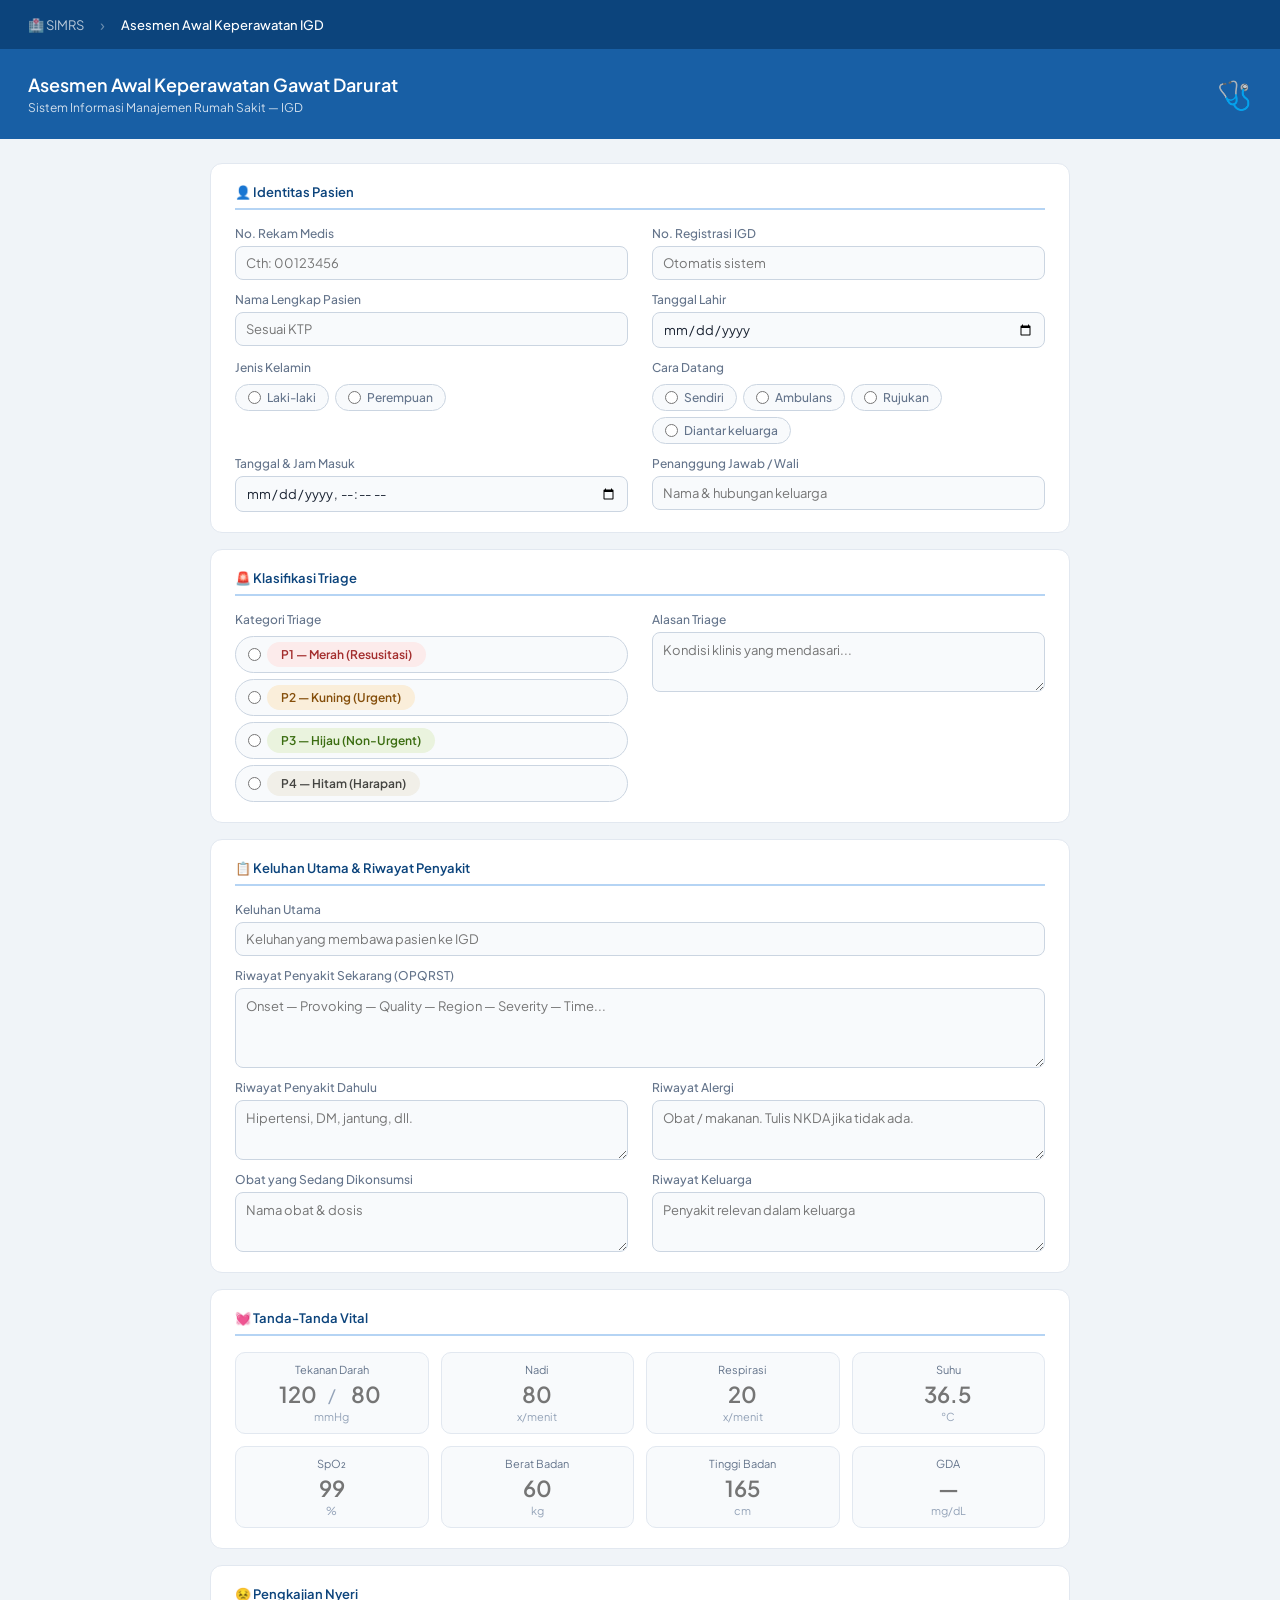
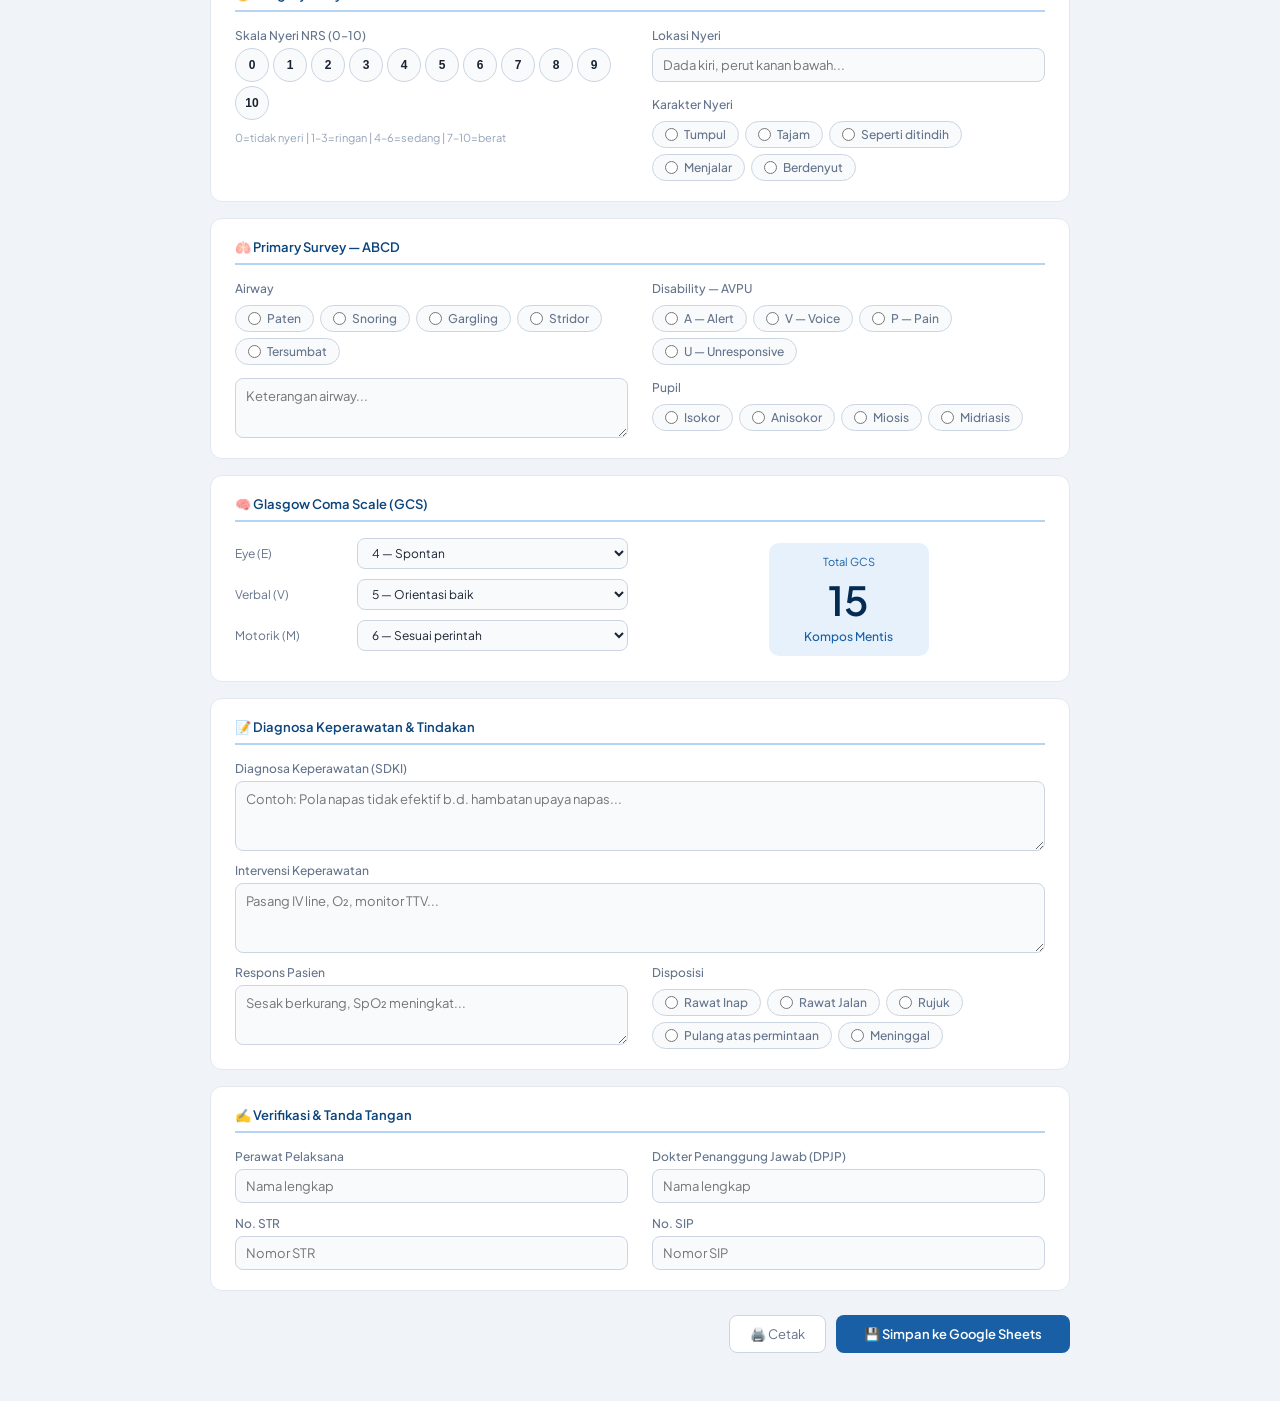
==== commit cd1077ae: "Update asesmen-igd.html" ====
--- a/asesmen-igd.html
+++ b/asesmen-igd.html
@@ -243,8 +243,6 @@
   document.getElementById('gcsKat').textContent=t>=14?'Kompos Mentis':t>=12?'Apatis':t>=10?'Somnolen':t>=7?'Stupor':'Koma';
 }
 
-else{tampilToast('⚠️ Masukkan URL terlebih dahulu','error');}
-}
 function getRadio(name){const el=document.querySelector('input[name="'+name+'"]:checked');return el?el.value:'';}
 async function simpanData(){
   const url='https://script.google.com/macros/s/AKfycbx4ADqw9RP6DtWOR4BoEYn_6bsc0FfeF83-kj9C4A546PON9KYZSB3fKB3gAsdXYiJpYQ/exec';
